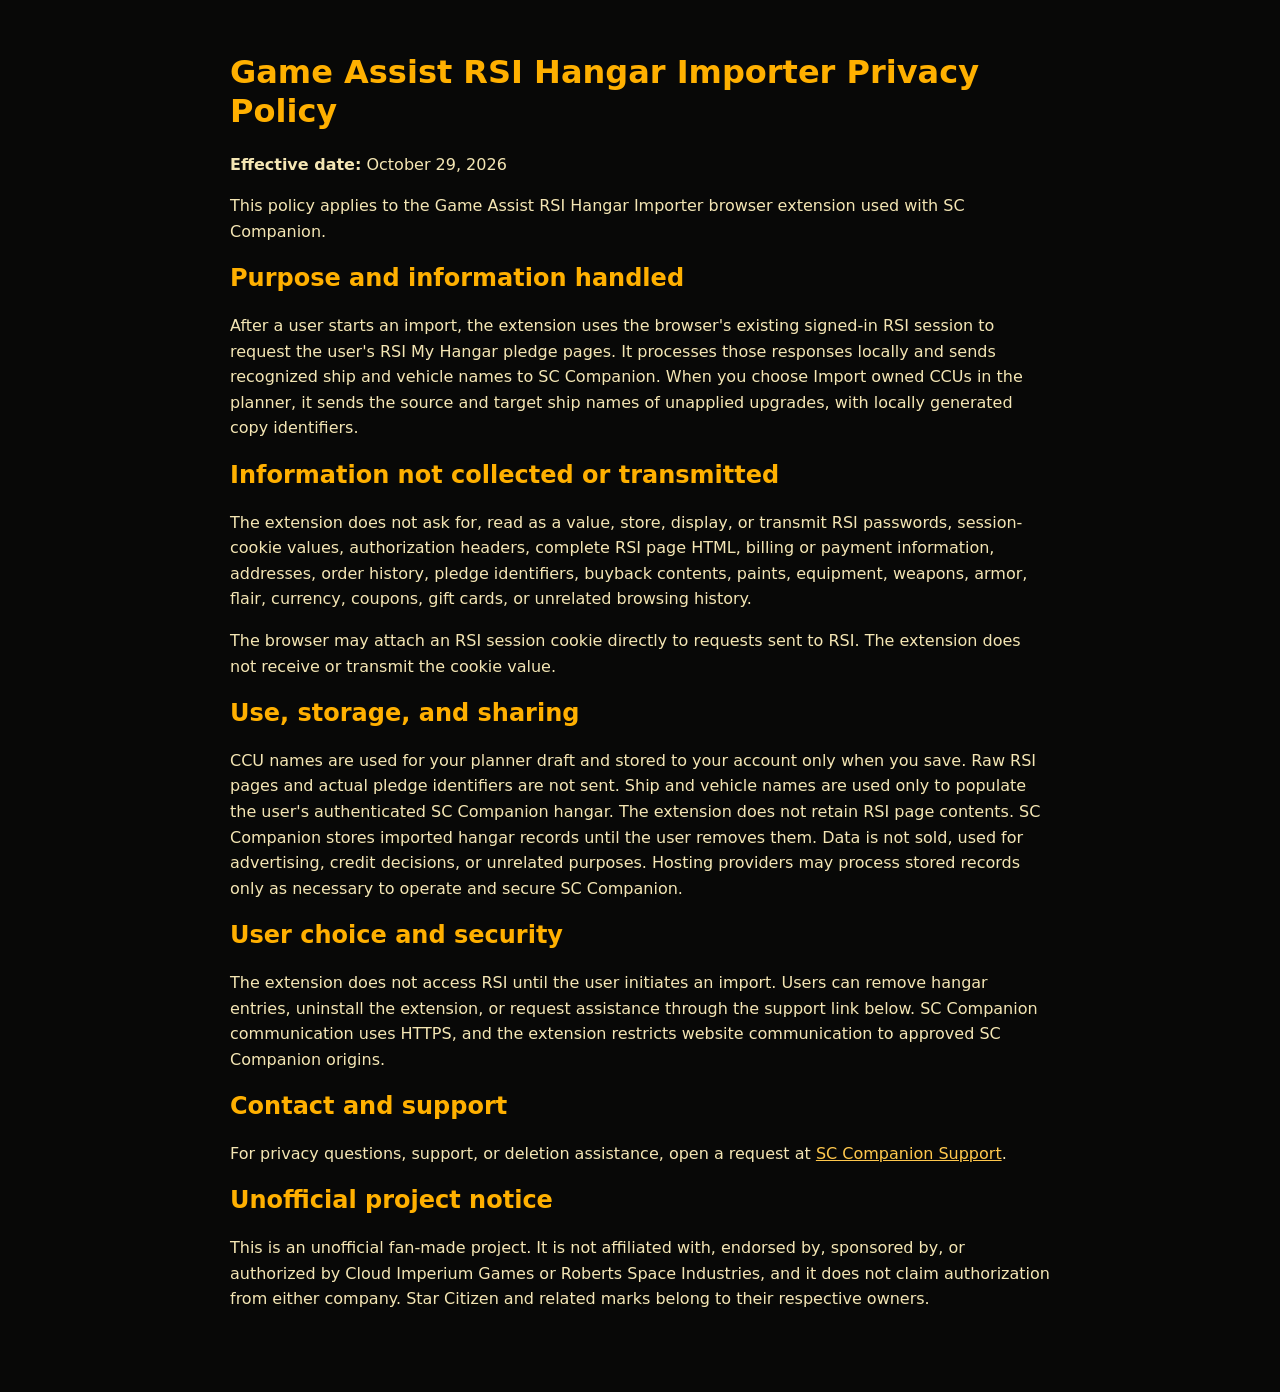
==== web/rsi-hangar-importer-privacy.html @ a749ef3a "Make CCU planning goal-first with optional bases and RSI upgrade import" ====
<!doctype html>
<html lang="en">
<head>
  <meta charset="utf-8">
  <meta name="viewport" content="width=device-width, initial-scale=1">
  <title>RSI Hangar Importer Privacy Policy</title>
  <style>
    body { max-width: 820px; margin: 0 auto; padding: 32px 20px 64px; background: #080807; color: #f4e6b4; font: 16px/1.6 system-ui, sans-serif; }
    h1, h2 { color: #ffb000; line-height: 1.2; }
    a { color: #ffc84d; }
  </style>
</head>
<body>
  <main>
    <h1>Game Assist RSI Hangar Importer Privacy Policy</h1>
    <p><strong>Effective date:</strong> October 29, 2026</p>
    <p>This policy applies to the Game Assist RSI Hangar Importer browser extension used with SC Companion.</p>
    <h2>Purpose and information handled</h2>
    <p>After a user starts an import, the extension uses the browser's existing signed-in RSI session to request the user's RSI My Hangar pledge pages. It processes those responses locally and sends recognized ship and vehicle names to SC Companion. When you choose Import owned CCUs in the planner, it sends the source and target ship names of unapplied upgrades, with locally generated copy identifiers.</p>
    <h2>Information not collected or transmitted</h2>
    <p>The extension does not ask for, read as a value, store, display, or transmit RSI passwords, session-cookie values, authorization headers, complete RSI page HTML, billing or payment information, addresses, order history, pledge identifiers, buyback contents, paints, equipment, weapons, armor, flair, currency, coupons, gift cards, or unrelated browsing history.</p>
    <p>The browser may attach an RSI session cookie directly to requests sent to RSI. The extension does not receive or transmit the cookie value.</p>
    <h2>Use, storage, and sharing</h2>
    <p>CCU names are used for your planner draft and stored to your account only when you save. Raw RSI pages and actual pledge identifiers are not sent. Ship and vehicle names are used only to populate the user's authenticated SC Companion hangar. The extension does not retain RSI page contents. SC Companion stores imported hangar records until the user removes them. Data is not sold, used for advertising, credit decisions, or unrelated purposes. Hosting providers may process stored records only as necessary to operate and secure SC Companion.</p>
    <h2>User choice and security</h2>
    <p>The extension does not access RSI until the user initiates an import. Users can remove hangar entries, uninstall the extension, or request assistance through the support link below. SC Companion communication uses HTTPS, and the extension restricts website communication to approved SC Companion origins.</p>
    <h2>Contact and support</h2>
    <p>For privacy questions, support, or deletion assistance, open a request at <a href="https://github.com/Battsman98/SC-discord-Bot-Website/issues">SC Companion Support</a>.</p>
    <h2>Unofficial project notice</h2>
    <p>This is an unofficial fan-made project. It is not affiliated with, endorsed by, sponsored by, or authorized by Cloud Imperium Games or Roberts Space Industries, and it does not claim authorization from either company. Star Citizen and related marks belong to their respective owners.</p>
  </main>
</body>
</html>
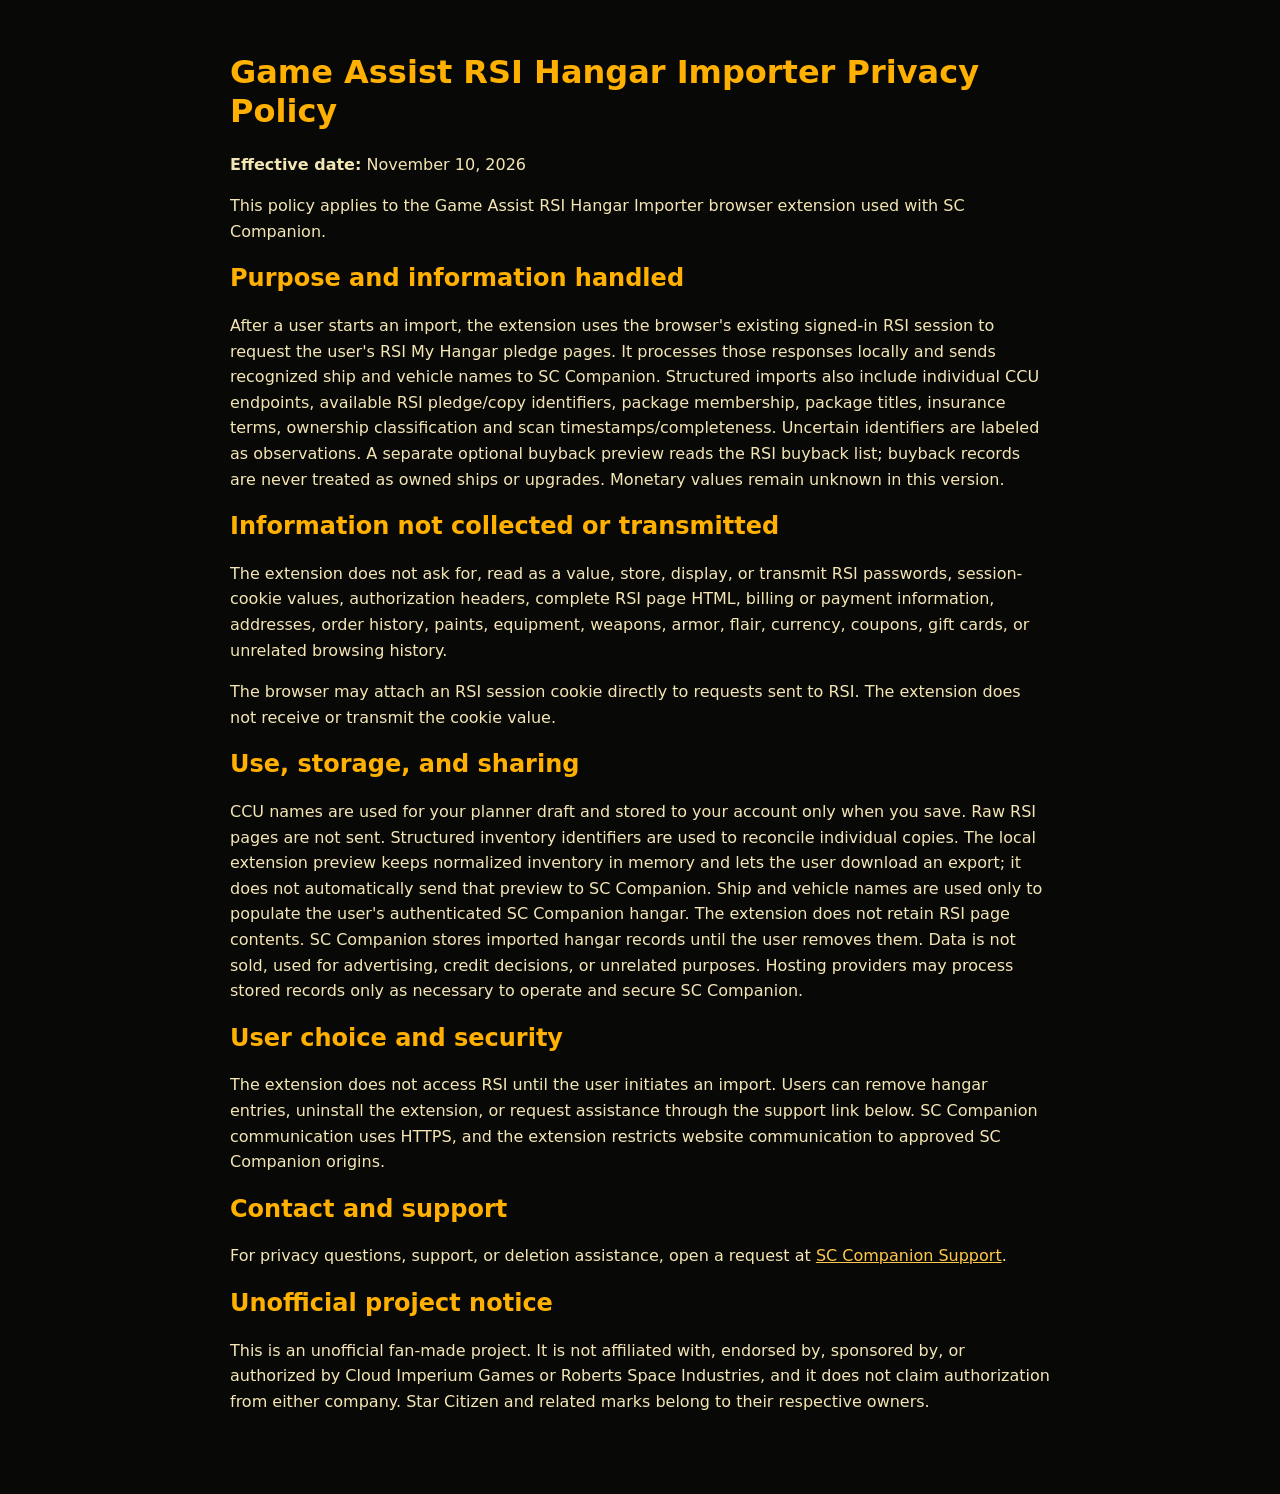
==== commit dbd8db83: "Improve RSI import reliability and add separate buyback preview" ====
--- a/web/rsi-hangar-importer-privacy.html
+++ b/web/rsi-hangar-importer-privacy.html
@@ -13,15 +13,15 @@
 <body>
   <main>
     <h1>Game Assist RSI Hangar Importer Privacy Policy</h1>
-    <p><strong>Effective date:</strong> October 29, 2026</p>
+    <p><strong>Effective date:</strong> November 10, 2026</p>
     <p>This policy applies to the Game Assist RSI Hangar Importer browser extension used with SC Companion.</p>
     <h2>Purpose and information handled</h2>
-    <p>After a user starts an import, the extension uses the browser's existing signed-in RSI session to request the user's RSI My Hangar pledge pages. It processes those responses locally and sends recognized ship and vehicle names to SC Companion. When you choose Import owned CCUs in the planner, it sends the source and target ship names of unapplied upgrades, with locally generated copy identifiers.</p>
+    <p>After a user starts an import, the extension uses the browser's existing signed-in RSI session to request the user's RSI My Hangar pledge pages. It processes those responses locally and sends recognized ship and vehicle names to SC Companion. Structured imports also include individual CCU endpoints, available RSI pledge/copy identifiers, package membership, package titles, insurance terms, ownership classification and scan timestamps/completeness. Uncertain identifiers are labeled as observations. A separate optional buyback preview reads the RSI buyback list; buyback records are never treated as owned ships or upgrades. Monetary values remain unknown in this version.</p>
     <h2>Information not collected or transmitted</h2>
-    <p>The extension does not ask for, read as a value, store, display, or transmit RSI passwords, session-cookie values, authorization headers, complete RSI page HTML, billing or payment information, addresses, order history, pledge identifiers, buyback contents, paints, equipment, weapons, armor, flair, currency, coupons, gift cards, or unrelated browsing history.</p>
+    <p>The extension does not ask for, read as a value, store, display, or transmit RSI passwords, session-cookie values, authorization headers, complete RSI page HTML, billing or payment information, addresses, order history, paints, equipment, weapons, armor, flair, currency, coupons, gift cards, or unrelated browsing history.</p>
     <p>The browser may attach an RSI session cookie directly to requests sent to RSI. The extension does not receive or transmit the cookie value.</p>
     <h2>Use, storage, and sharing</h2>
-    <p>CCU names are used for your planner draft and stored to your account only when you save. Raw RSI pages and actual pledge identifiers are not sent. Ship and vehicle names are used only to populate the user's authenticated SC Companion hangar. The extension does not retain RSI page contents. SC Companion stores imported hangar records until the user removes them. Data is not sold, used for advertising, credit decisions, or unrelated purposes. Hosting providers may process stored records only as necessary to operate and secure SC Companion.</p>
+    <p>CCU names are used for your planner draft and stored to your account only when you save. Raw RSI pages are not sent. Structured inventory identifiers are used to reconcile individual copies. The local extension preview keeps normalized inventory in memory and lets the user download an export; it does not automatically send that preview to SC Companion. Ship and vehicle names are used only to populate the user's authenticated SC Companion hangar. The extension does not retain RSI page contents. SC Companion stores imported hangar records until the user removes them. Data is not sold, used for advertising, credit decisions, or unrelated purposes. Hosting providers may process stored records only as necessary to operate and secure SC Companion.</p>
     <h2>User choice and security</h2>
     <p>The extension does not access RSI until the user initiates an import. Users can remove hangar entries, uninstall the extension, or request assistance through the support link below. SC Companion communication uses HTTPS, and the extension restricts website communication to approved SC Companion origins.</p>
     <h2>Contact and support</h2>
